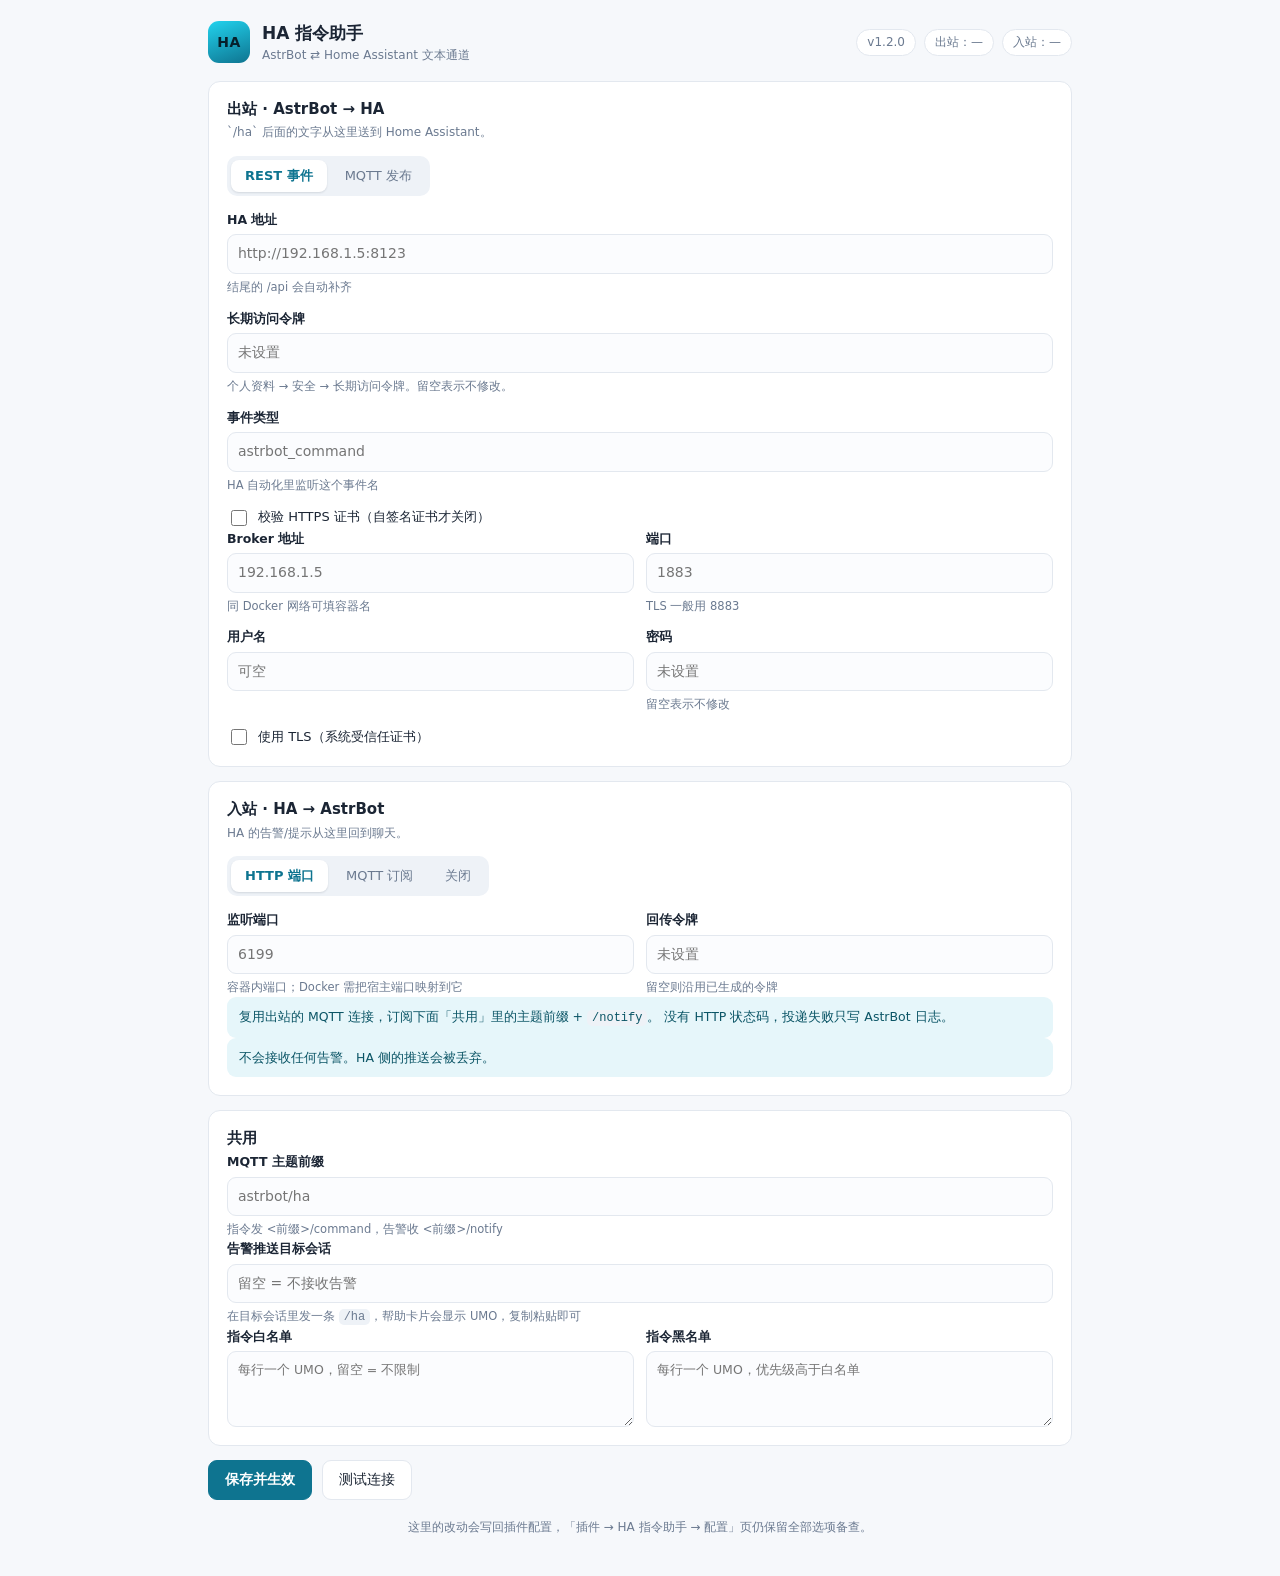
==== views/settings/index.html @ 026c5182 "update" ====
<!doctype html>
<html lang="zh-CN">
  <head>
    <meta charset="utf-8" />
    <meta name="viewport" content="width=device-width, initial-scale=1" />
    <title>HA 指令助手 · 设置</title>
    <link rel="stylesheet" href="./style.css" />
  </head>
  <body>
    <div class="app">
      <header class="topbar">
        <div class="brand">
          <div class="mark">HA</div>
          <div>
            <h1>HA 指令助手</h1>
            <p>AstrBot ⇄ Home Assistant 文本通道</p>
          </div>
        </div>
        <div class="top-actions">
          <span class="chip" id="version">v1.2.0</span>
          <span class="chip" id="chip-out">出站：—</span>
          <span class="chip" id="chip-in">入站：—</span>
        </div>
      </header>

      <p class="banner" id="banner" hidden></p>

      <form id="form" autocomplete="off" novalidate>
        <section class="card">
          <h2>出站 · AstrBot → HA</h2>
          <p class="sub">`/ha` 后面的文字从这里送到 Home Assistant。</p>

          <div class="segmented" role="radiogroup" aria-label="出站方式">
            <label>
              <input type="radio" name="outbound_transport" value="rest" checked />
              <span>REST 事件</span>
            </label>
            <label>
              <input type="radio" name="outbound_transport" value="mqtt" />
              <span>MQTT 发布</span>
            </label>
          </div>

          <div class="fields" data-when="outbound:rest">
            <label class="field">
              <span>HA 地址</span>
              <input name="ha_url" placeholder="http://192.168.1.5:8123" />
              <em>结尾的 /api 会自动补齐</em>
            </label>
            <label class="field">
              <span>长期访问令牌</span>
              <input name="ha_token" type="password" placeholder="未设置" />
              <em>个人资料 → 安全 → 长期访问令牌。留空表示不修改。</em>
            </label>
            <label class="field">
              <span>事件类型</span>
              <input name="event_type" placeholder="astrbot_command" />
              <em>HA 自动化里监听这个事件名</em>
            </label>
            <label class="check">
              <input type="checkbox" name="verify_ssl" />
              <span>校验 HTTPS 证书（自签名证书才关闭）</span>
            </label>
          </div>

          <div class="fields" data-when="outbound:mqtt">
            <div class="grid2">
              <label class="field">
                <span>Broker 地址</span>
                <input name="mqtt_host" placeholder="192.168.1.5" />
                <em>同 Docker 网络可填容器名</em>
              </label>
              <label class="field">
                <span>端口</span>
                <input name="mqtt_port" type="number" min="1" max="65535" placeholder="1883" />
                <em>TLS 一般用 8883</em>
              </label>
            </div>
            <div class="grid2">
              <label class="field">
                <span>用户名</span>
                <input name="mqtt_username" placeholder="可空" />
              </label>
              <label class="field">
                <span>密码</span>
                <input name="mqtt_password" type="password" placeholder="未设置" />
                <em>留空表示不修改</em>
              </label>
            </div>
            <label class="check">
              <input type="checkbox" name="mqtt_tls" />
              <span>使用 TLS（系统受信任证书）</span>
            </label>
          </div>
        </section>

        <section class="card">
          <h2>入站 · HA → AstrBot</h2>
          <p class="sub">HA 的告警/提示从这里回到聊天。</p>

          <div class="segmented" role="radiogroup" aria-label="入站方式">
            <label>
              <input type="radio" name="inbound_transport" value="http" checked />
              <span>HTTP 端口</span>
            </label>
            <label>
              <input type="radio" name="inbound_transport" value="mqtt" />
              <span>MQTT 订阅</span>
            </label>
            <label>
              <input type="radio" name="inbound_transport" value="off" />
              <span>关闭</span>
            </label>
          </div>

          <div class="fields" data-when="inbound:http">
            <div class="grid2">
              <label class="field">
                <span>监听端口</span>
                <input
                  name="inbound_port"
                  type="number"
                  min="1024"
                  max="65535"
                  placeholder="6199"
                />
                <em>容器内端口；Docker 需把宿主端口映射到它</em>
              </label>
              <label class="field">
                <span>回传令牌</span>
                <input name="inbound_token" type="password" placeholder="未设置" />
                <em>留空则沿用已生成的令牌</em>
              </label>
            </div>
          </div>

          <div class="fields" data-when="inbound:mqtt">
            <p class="note">
              复用出站的 MQTT 连接，订阅下面「共用」里的主题前缀 + <code>/notify</code>。
              没有 HTTP 状态码，投递失败只写 AstrBot 日志。
            </p>
          </div>

          <div class="fields" data-when="inbound:off">
            <p class="note">不会接收任何告警。HA 侧的推送会被丢弃。</p>
          </div>
        </section>

        <section class="card">
          <h2>共用</h2>

          <div class="fields" data-when="any:mqtt">
            <label class="field">
              <span>MQTT 主题前缀</span>
              <input name="mqtt_topic_prefix" placeholder="astrbot/ha" />
              <em>指令发 &lt;前缀&gt;/command，告警收 &lt;前缀&gt;/notify</em>
            </label>
          </div>

          <label class="field">
            <span>告警推送目标会话</span>
            <input name="notify_umo" placeholder="留空 = 不接收告警" />
            <em>在目标会话里发一条 <code>/ha</code>，帮助卡片会显示 UMO，复制粘贴即可</em>
          </label>

          <div class="grid2">
            <label class="field">
              <span>指令白名单</span>
              <textarea name="allowed_umos" rows="3" placeholder="每行一个 UMO，留空 = 不限制"></textarea>
            </label>
            <label class="field">
              <span>指令黑名单</span>
              <textarea name="blocked_umos" rows="3" placeholder="每行一个 UMO，优先级高于白名单"></textarea>
            </label>
          </div>
        </section>

        <div class="actions">
          <button type="submit" class="primary" id="save">保存并生效</button>
          <button type="button" id="test">测试连接</button>
          <span class="status" id="status"></span>
        </div>
      </form>

      <section class="report" id="report" hidden></section>

      <footer class="foot">
        这里的改动会写回插件配置，「插件 → HA 指令助手 → 配置」页仍保留全部选项备查。
      </footer>
    </div>
    <script type="module" src="./app.js"></script>
  </body>
</html>
---- views/settings/style.css ----
:root {
  --bg: #f6f8fb;
  --card: #ffffff;
  --border: #e3e8ef;
  --text: #1b2534;
  --muted: #6b7a90;
  --accent: #0e7490;
  --accent-soft: #e6f6fa;
  --ok: #0f9d58;
  --err: #d93025;
  --radius: 12px;
}

* {
  box-sizing: border-box;
}

[hidden] {
  display: none !important;
}

body {
  margin: 0;
  background: var(--bg);
  color: var(--text);
  font-family: system-ui, -apple-system, "Segoe UI", "PingFang SC",
    "Microsoft YaHei", sans-serif;
  font-size: 14px;
  line-height: 1.55;
}

.app {
  max-width: 900px;
  margin: 0 auto;
  padding: 20px 18px 40px;
}

.topbar {
  display: flex;
  flex-wrap: wrap;
  gap: 12px;
  align-items: center;
  justify-content: space-between;
  margin-bottom: 16px;
}

.brand {
  display: flex;
  gap: 12px;
  align-items: center;
}

.mark {
  width: 42px;
  height: 42px;
  border-radius: 11px;
  background: linear-gradient(160deg, #22d3ee, #0e7490);
  color: #06202b;
  font-weight: 700;
  display: grid;
  place-items: center;
  letter-spacing: 0.5px;
}

.brand h1 {
  margin: 0;
  font-size: 17px;
  font-weight: 650;
}

.brand p {
  margin: 0;
  color: var(--muted);
  font-size: 12px;
}

.top-actions {
  display: flex;
  gap: 8px;
  flex-wrap: wrap;
}

.chip {
  border: 1px solid var(--border);
  background: var(--card);
  border-radius: 999px;
  padding: 3px 10px;
  font-size: 12px;
  color: var(--muted);
  white-space: nowrap;
}

.banner {
  margin: 0 0 14px;
  padding: 10px 12px;
  border-radius: 10px;
  border: 1px solid #f0c36d;
  background: #fff8e6;
  color: #7a5300;
  font-size: 13px;
}

.card {
  background: var(--card);
  border: 1px solid var(--border);
  border-radius: var(--radius);
  padding: 16px 18px 18px;
  margin-bottom: 14px;
}

.card h2 {
  margin: 0 0 2px;
  font-size: 15px;
  font-weight: 650;
}

.card .sub {
  margin: 0 0 14px;
  color: var(--muted);
  font-size: 12px;
}

.segmented {
  display: inline-flex;
  gap: 4px;
  padding: 4px;
  border-radius: 10px;
  background: #eef2f7;
  margin-bottom: 14px;
  flex-wrap: wrap;
}

.segmented label {
  position: relative;
  cursor: pointer;
}

.segmented input {
  position: absolute;
  opacity: 0;
  inset: 0;
  cursor: pointer;
}

.segmented span {
  display: block;
  padding: 6px 14px;
  border-radius: 8px;
  font-size: 13px;
  color: var(--muted);
  transition: background 0.15s, color 0.15s;
}

.segmented input:checked + span {
  background: var(--card);
  color: var(--accent);
  font-weight: 600;
  box-shadow: 0 1px 2px rgba(16, 33, 51, 0.12);
}

.segmented input:focus-visible + span {
  outline: 2px solid var(--accent);
  outline-offset: 1px;
}

.fields {
  display: flex;
  flex-direction: column;
  gap: 12px;
}

.grid2 {
  display: grid;
  grid-template-columns: 1fr 1fr;
  gap: 12px;
}

@media (max-width: 720px) {
  .grid2 {
    grid-template-columns: 1fr;
  }
}

.field {
  display: flex;
  flex-direction: column;
  gap: 5px;
}

.field > span {
  font-size: 12.5px;
  font-weight: 600;
}

.field input,
.field textarea {
  width: 100%;
  padding: 8px 10px;
  border: 1px solid var(--border);
  border-radius: 9px;
  font: inherit;
  color: inherit;
  background: #fbfcfe;
}

.field textarea {
  resize: vertical;
  min-height: 66px;
  font-size: 12.5px;
}

.field input:focus,
.field textarea:focus {
  outline: none;
  border-color: var(--accent);
  background: #fff;
  box-shadow: 0 0 0 3px rgba(14, 116, 144, 0.12);
}

.field em {
  font-style: normal;
  font-size: 11.5px;
  color: var(--muted);
}

.check {
  display: flex;
  align-items: center;
  gap: 8px;
  font-size: 13px;
  color: var(--text);
}

.check input {
  width: 16px;
  height: 16px;
  accent-color: var(--accent);
}

.note {
  margin: 0;
  padding: 10px 12px;
  border-radius: 9px;
  background: var(--accent-soft);
  color: #0b5566;
  font-size: 12.5px;
}

code {
  background: #eef2f7;
  padding: 1px 5px;
  border-radius: 5px;
  font-size: 12px;
  font-family: ui-monospace, "Cascadia Code", Consolas, monospace;
}

.actions {
  display: flex;
  align-items: center;
  gap: 10px;
  flex-wrap: wrap;
  margin: 4px 0 16px;
}

button {
  font: inherit;
  cursor: pointer;
  border-radius: 9px;
  border: 1px solid var(--border);
  background: var(--card);
  padding: 8px 16px;
  color: var(--text);
}

button:hover {
  border-color: #c9d3e0;
}

button.primary {
  background: var(--accent);
  border-color: var(--accent);
  color: #fff;
  font-weight: 600;
}

button.primary:hover {
  background: #0b5f77;
}

button:disabled {
  opacity: 0.6;
  cursor: default;
}

.status {
  font-size: 12.5px;
  color: var(--muted);
}

.status[data-kind="ok"] {
  color: var(--ok);
}

.status[data-kind="err"] {
  color: var(--err);
}

.status[data-kind="busy"] {
  color: var(--accent);
}

.report {
  border: 1px solid var(--border);
  border-radius: var(--radius);
  background: var(--card);
  padding: 12px 16px;
  margin-bottom: 14px;
  display: flex;
  flex-direction: column;
  gap: 8px;
}

.report-row {
  display: flex;
  gap: 10px;
  align-items: baseline;
  font-size: 13px;
}

.report-label {
  font-weight: 600;
  min-width: 32px;
}

.report-mode {
  color: var(--muted);
  font-family: ui-monospace, Consolas, monospace;
  font-size: 12px;
  min-width: 52px;
}

.report-detail.ok {
  color: var(--ok);
}

.report-detail.err {
  color: var(--err);
}

.foot {
  color: var(--muted);
  font-size: 12px;
  text-align: center;
  margin-top: 18px;
}
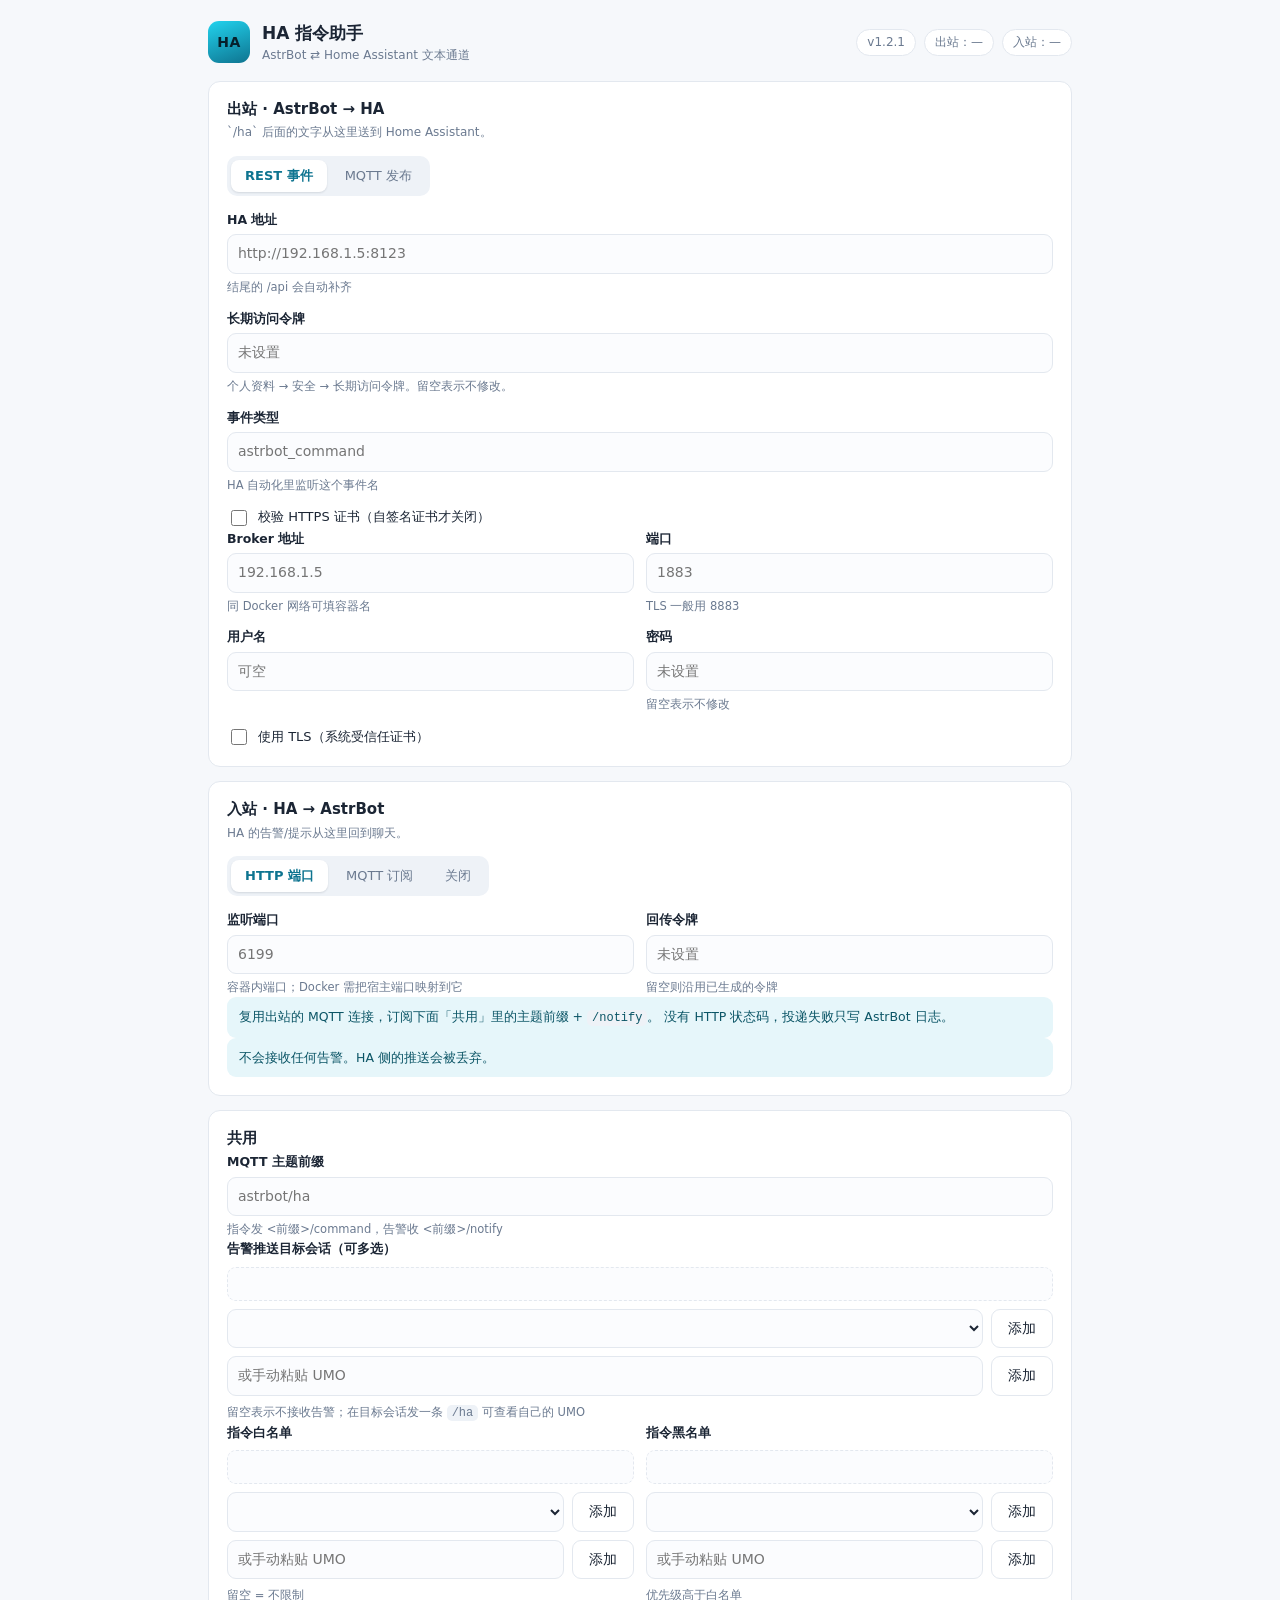
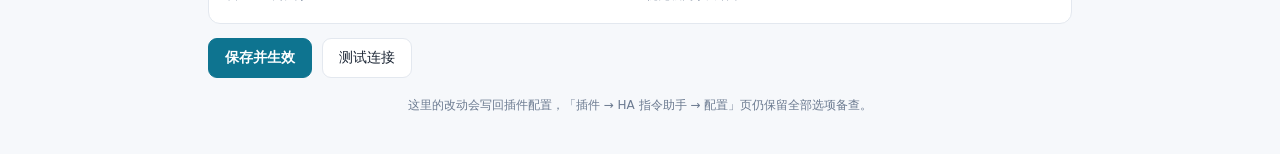
==== commit 5cec8ffb: "update" ====
--- a/views/settings/index.html
+++ b/views/settings/index.html
@@ -17,7 +17,7 @@
           </div>
         </div>
         <div class="top-actions">
-          <span class="chip" id="version">v1.2.0</span>
+          <span class="chip" id="version">v1.2.1</span>
           <span class="chip" id="chip-out">出站：—</span>
           <span class="chip" id="chip-in">入站：—</span>
         </div>
@@ -157,21 +157,48 @@
             </label>
           </div>
 
-          <label class="field">
-            <span>告警推送目标会话</span>
-            <input name="notify_umo" placeholder="留空 = 不接收告警" />
-            <em>在目标会话里发一条 <code>/ha</code>，帮助卡片会显示 UMO，复制粘贴即可</em>
-          </label>
+          <div class="picker" data-field="notify_umos">
+            <span class="picker-label">告警推送目标会话（可多选）</span>
+            <div class="chips" data-chips></div>
+            <div class="picker-row">
+              <select data-select></select>
+              <button type="button" data-add-selected>添加</button>
+            </div>
+            <div class="picker-row">
+              <input data-manual placeholder="或手动粘贴 UMO" />
+              <button type="button" data-add-manual>添加</button>
+            </div>
+            <em>留空表示不接收告警；在目标会话发一条 <code>/ha</code> 可查看自己的 UMO</em>
+          </div>
 
           <div class="grid2">
-            <label class="field">
-              <span>指令白名单</span>
-              <textarea name="allowed_umos" rows="3" placeholder="每行一个 UMO，留空 = 不限制"></textarea>
-            </label>
-            <label class="field">
-              <span>指令黑名单</span>
-              <textarea name="blocked_umos" rows="3" placeholder="每行一个 UMO，优先级高于白名单"></textarea>
-            </label>
+            <div class="picker" data-field="allowed_umos">
+              <span class="picker-label">指令白名单</span>
+              <div class="chips" data-chips></div>
+              <div class="picker-row">
+                <select data-select></select>
+                <button type="button" data-add-selected>添加</button>
+              </div>
+              <div class="picker-row">
+                <input data-manual placeholder="或手动粘贴 UMO" />
+                <button type="button" data-add-manual>添加</button>
+              </div>
+              <em>留空 = 不限制</em>
+            </div>
+
+            <div class="picker" data-field="blocked_umos">
+              <span class="picker-label">指令黑名单</span>
+              <div class="chips" data-chips></div>
+              <div class="picker-row">
+                <select data-select></select>
+                <button type="button" data-add-selected>添加</button>
+              </div>
+              <div class="picker-row">
+                <input data-manual placeholder="或手动粘贴 UMO" />
+                <button type="button" data-add-manual>添加</button>
+              </div>
+              <em>优先级高于白名单</em>
+            </div>
           </div>
         </section>
 
--- a/views/settings/style.css
+++ b/views/settings/style.css
@@ -254,6 +254,93 @@
   font-family: ui-monospace, "Cascadia Code", Consolas, monospace;
 }
 
+.picker {
+  display: flex;
+  flex-direction: column;
+  gap: 8px;
+}
+
+.picker-label {
+  font-size: 12.5px;
+  font-weight: 600;
+}
+
+.chips {
+  display: flex;
+  flex-wrap: wrap;
+  gap: 6px;
+  min-height: 34px;
+  padding: 6px 8px;
+  border: 1px dashed var(--border);
+  border-radius: 9px;
+  background: #fbfcfe;
+}
+
+.chip-item {
+  display: inline-flex;
+  align-items: center;
+  gap: 4px;
+  max-width: 100%;
+  padding: 3px 4px 3px 9px;
+  border-radius: 999px;
+  background: var(--accent-soft);
+  color: #0b5566;
+  font-size: 11.5px;
+  font-family: ui-monospace, "Cascadia Code", Consolas, monospace;
+}
+
+.chip-x {
+  border: none;
+  background: transparent;
+  color: #0b5566;
+  font-size: 14px;
+  line-height: 1;
+  padding: 0 3px;
+  cursor: pointer;
+  border-radius: 50%;
+}
+
+.chip-x:hover {
+  color: var(--err);
+}
+
+.chip-empty {
+  color: var(--muted);
+  font-size: 12px;
+  line-height: 22px;
+}
+
+.picker-row {
+  display: flex;
+  gap: 8px;
+}
+
+.picker-row select,
+.picker-row input {
+  flex: 1;
+  min-width: 0;
+  padding: 7px 10px;
+  border: 1px solid var(--border);
+  border-radius: 9px;
+  font: inherit;
+  background: #fbfcfe;
+  color: inherit;
+}
+
+.picker-row select:focus,
+.picker-row input:focus {
+  outline: none;
+  border-color: var(--accent);
+  background: #fff;
+  box-shadow: 0 0 0 3px rgba(14, 116, 144, 0.12);
+}
+
+.picker em {
+  font-style: normal;
+  font-size: 11.5px;
+  color: var(--muted);
+}
+
 .actions {
   display: flex;
   align-items: center;
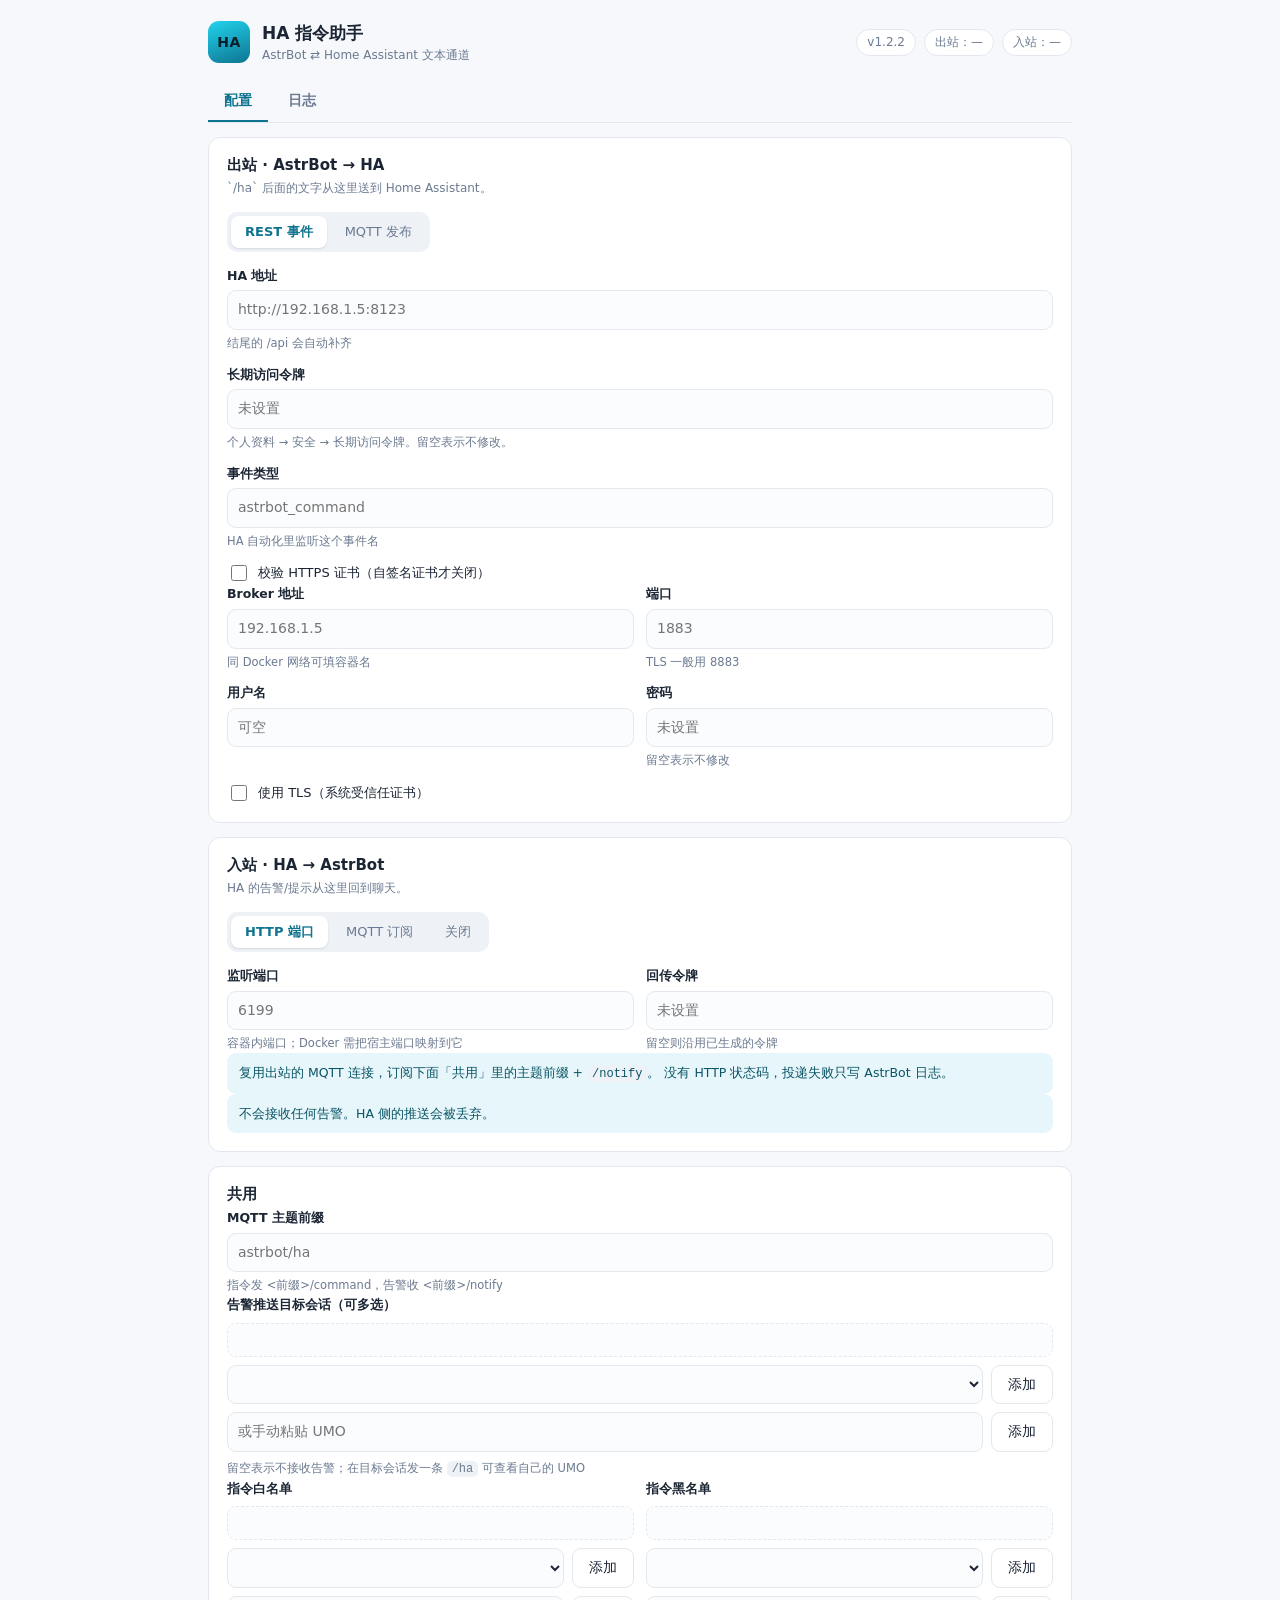
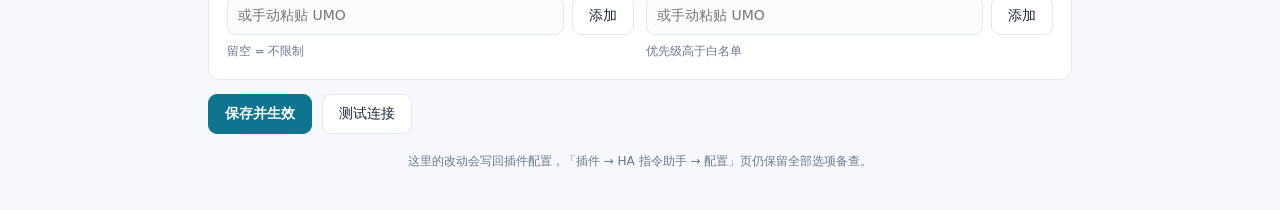
==== commit f73bfcc2: "update" ====
--- a/views/settings/index.html
+++ b/views/settings/index.html
@@ -3,7 +3,7 @@
   <head>
     <meta charset="utf-8" />
     <meta name="viewport" content="width=device-width, initial-scale=1" />
-    <title>HA 指令助手 · 设置</title>
+    <title>HA 指令助手</title>
     <link rel="stylesheet" href="./style.css" />
   </head>
   <body>
@@ -17,163 +17,176 @@
           </div>
         </div>
         <div class="top-actions">
-          <span class="chip" id="version">v1.2.1</span>
+          <span class="chip" id="version">v1.2.2</span>
           <span class="chip" id="chip-out">出站：—</span>
           <span class="chip" id="chip-in">入站：—</span>
         </div>
       </header>
 
+      <nav class="tabs" role="tablist">
+        <button
+          type="button"
+          class="tab active"
+          data-tab="config"
+          role="tab"
+          aria-selected="true"
+        >
+          配置
+        </button>
+        <button
+          type="button"
+          class="tab"
+          data-tab="logs"
+          role="tab"
+          aria-selected="false"
+        >
+          日志
+        </button>
+      </nav>
+
       <p class="banner" id="banner" hidden></p>
 
-      <form id="form" autocomplete="off" novalidate>
-        <section class="card">
-          <h2>出站 · AstrBot → HA</h2>
-          <p class="sub">`/ha` 后面的文字从这里送到 Home Assistant。</p>
-
-          <div class="segmented" role="radiogroup" aria-label="出站方式">
-            <label>
-              <input type="radio" name="outbound_transport" value="rest" checked />
-              <span>REST 事件</span>
-            </label>
-            <label>
-              <input type="radio" name="outbound_transport" value="mqtt" />
-              <span>MQTT 发布</span>
-            </label>
-          </div>
-
-          <div class="fields" data-when="outbound:rest">
-            <label class="field">
-              <span>HA 地址</span>
-              <input name="ha_url" placeholder="http://192.168.1.5:8123" />
-              <em>结尾的 /api 会自动补齐</em>
-            </label>
-            <label class="field">
-              <span>长期访问令牌</span>
-              <input name="ha_token" type="password" placeholder="未设置" />
-              <em>个人资料 → 安全 → 长期访问令牌。留空表示不修改。</em>
-            </label>
-            <label class="field">
-              <span>事件类型</span>
-              <input name="event_type" placeholder="astrbot_command" />
-              <em>HA 自动化里监听这个事件名</em>
-            </label>
-            <label class="check">
-              <input type="checkbox" name="verify_ssl" />
-              <span>校验 HTTPS 证书（自签名证书才关闭）</span>
-            </label>
-          </div>
-
-          <div class="fields" data-when="outbound:mqtt">
-            <div class="grid2">
-              <label class="field">
-                <span>Broker 地址</span>
-                <input name="mqtt_host" placeholder="192.168.1.5" />
-                <em>同 Docker 网络可填容器名</em>
-              </label>
-              <label class="field">
-                <span>端口</span>
-                <input name="mqtt_port" type="number" min="1" max="65535" placeholder="1883" />
-                <em>TLS 一般用 8883</em>
-              </label>
-            </div>
-            <div class="grid2">
-              <label class="field">
-                <span>用户名</span>
-                <input name="mqtt_username" placeholder="可空" />
-              </label>
-              <label class="field">
-                <span>密码</span>
-                <input name="mqtt_password" type="password" placeholder="未设置" />
-                <em>留空表示不修改</em>
-              </label>
-            </div>
-            <label class="check">
-              <input type="checkbox" name="mqtt_tls" />
-              <span>使用 TLS（系统受信任证书）</span>
-            </label>
-          </div>
-        </section>
-
-        <section class="card">
-          <h2>入站 · HA → AstrBot</h2>
-          <p class="sub">HA 的告警/提示从这里回到聊天。</p>
-
-          <div class="segmented" role="radiogroup" aria-label="入站方式">
-            <label>
-              <input type="radio" name="inbound_transport" value="http" checked />
-              <span>HTTP 端口</span>
-            </label>
-            <label>
-              <input type="radio" name="inbound_transport" value="mqtt" />
-              <span>MQTT 订阅</span>
-            </label>
-            <label>
-              <input type="radio" name="inbound_transport" value="off" />
-              <span>关闭</span>
-            </label>
-          </div>
-
-          <div class="fields" data-when="inbound:http">
-            <div class="grid2">
-              <label class="field">
-                <span>监听端口</span>
-                <input
-                  name="inbound_port"
-                  type="number"
-                  min="1024"
-                  max="65535"
-                  placeholder="6199"
-                />
-                <em>容器内端口；Docker 需把宿主端口映射到它</em>
-              </label>
-              <label class="field">
-                <span>回传令牌</span>
-                <input name="inbound_token" type="password" placeholder="未设置" />
-                <em>留空则沿用已生成的令牌</em>
-              </label>
-            </div>
-          </div>
-
-          <div class="fields" data-when="inbound:mqtt">
-            <p class="note">
-              复用出站的 MQTT 连接，订阅下面「共用」里的主题前缀 + <code>/notify</code>。
-              没有 HTTP 状态码，投递失败只写 AstrBot 日志。
-            </p>
-          </div>
-
-          <div class="fields" data-when="inbound:off">
-            <p class="note">不会接收任何告警。HA 侧的推送会被丢弃。</p>
-          </div>
-        </section>
-
-        <section class="card">
-          <h2>共用</h2>
-
-          <div class="fields" data-when="any:mqtt">
-            <label class="field">
-              <span>MQTT 主题前缀</span>
-              <input name="mqtt_topic_prefix" placeholder="astrbot/ha" />
-              <em>指令发 &lt;前缀&gt;/command，告警收 &lt;前缀&gt;/notify</em>
-            </label>
-          </div>
-
-          <div class="picker" data-field="notify_umos">
-            <span class="picker-label">告警推送目标会话（可多选）</span>
-            <div class="chips" data-chips></div>
-            <div class="picker-row">
-              <select data-select></select>
-              <button type="button" data-add-selected>添加</button>
-            </div>
-            <div class="picker-row">
-              <input data-manual placeholder="或手动粘贴 UMO" />
-              <button type="button" data-add-manual>添加</button>
-            </div>
-            <em>留空表示不接收告警；在目标会话发一条 <code>/ha</code> 可查看自己的 UMO</em>
-          </div>
-
-          <div class="grid2">
-            <div class="picker" data-field="allowed_umos">
-              <span class="picker-label">指令白名单</span>
+      <div class="tab-panel" data-panel="config">
+        <form id="form" autocomplete="off" novalidate>
+          <section class="card">
+            <h2>出站 · AstrBot → HA</h2>
+            <p class="sub">`/ha` 后面的文字从这里送到 Home Assistant。</p>
+
+            <div class="segmented" role="radiogroup" aria-label="出站方式">
+              <label>
+                <input type="radio" name="outbound_transport" value="rest" checked />
+                <span>REST 事件</span>
+              </label>
+              <label>
+                <input type="radio" name="outbound_transport" value="mqtt" />
+                <span>MQTT 发布</span>
+              </label>
+            </div>
+
+            <div class="fields" data-when="outbound:rest">
+              <label class="field">
+                <span>HA 地址</span>
+                <input name="ha_url" placeholder="http://192.168.1.5:8123" />
+                <em>结尾的 /api 会自动补齐</em>
+              </label>
+              <label class="field">
+                <span>长期访问令牌</span>
+                <input name="ha_token" type="password" placeholder="未设置" />
+                <em>个人资料 → 安全 → 长期访问令牌。留空表示不修改。</em>
+              </label>
+              <label class="field">
+                <span>事件类型</span>
+                <input name="event_type" placeholder="astrbot_command" />
+                <em>HA 自动化里监听这个事件名</em>
+              </label>
+              <label class="check">
+                <input type="checkbox" name="verify_ssl" />
+                <span>校验 HTTPS 证书（自签名证书才关闭）</span>
+              </label>
+            </div>
+
+            <div class="fields" data-when="outbound:mqtt">
+              <div class="grid2">
+                <label class="field">
+                  <span>Broker 地址</span>
+                  <input name="mqtt_host" placeholder="192.168.1.5" />
+                  <em>同 Docker 网络可填容器名</em>
+                </label>
+                <label class="field">
+                  <span>端口</span>
+                  <input
+                    name="mqtt_port"
+                    type="number"
+                    min="1"
+                    max="65535"
+                    placeholder="1883"
+                  />
+                  <em>TLS 一般用 8883</em>
+                </label>
+              </div>
+              <div class="grid2">
+                <label class="field">
+                  <span>用户名</span>
+                  <input name="mqtt_username" placeholder="可空" />
+                </label>
+                <label class="field">
+                  <span>密码</span>
+                  <input name="mqtt_password" type="password" placeholder="未设置" />
+                  <em>留空表示不修改</em>
+                </label>
+              </div>
+              <label class="check">
+                <input type="checkbox" name="mqtt_tls" />
+                <span>使用 TLS（系统受信任证书）</span>
+              </label>
+            </div>
+          </section>
+
+          <section class="card">
+            <h2>入站 · HA → AstrBot</h2>
+            <p class="sub">HA 的告警/提示从这里回到聊天。</p>
+
+            <div class="segmented" role="radiogroup" aria-label="入站方式">
+              <label>
+                <input type="radio" name="inbound_transport" value="http" checked />
+                <span>HTTP 端口</span>
+              </label>
+              <label>
+                <input type="radio" name="inbound_transport" value="mqtt" />
+                <span>MQTT 订阅</span>
+              </label>
+              <label>
+                <input type="radio" name="inbound_transport" value="off" />
+                <span>关闭</span>
+              </label>
+            </div>
+
+            <div class="fields" data-when="inbound:http">
+              <div class="grid2">
+                <label class="field">
+                  <span>监听端口</span>
+                  <input
+                    name="inbound_port"
+                    type="number"
+                    min="1024"
+                    max="65535"
+                    placeholder="6199"
+                  />
+                  <em>容器内端口；Docker 需把宿主端口映射到它</em>
+                </label>
+                <label class="field">
+                  <span>回传令牌</span>
+                  <input name="inbound_token" type="password" placeholder="未设置" />
+                  <em>留空则沿用已生成的令牌</em>
+                </label>
+              </div>
+            </div>
+
+            <div class="fields" data-when="inbound:mqtt">
+              <p class="note">
+                复用出站的 MQTT 连接，订阅下面「共用」里的主题前缀 + <code>/notify</code>。
+                没有 HTTP 状态码，投递失败只写 AstrBot 日志。
+              </p>
+            </div>
+
+            <div class="fields" data-when="inbound:off">
+              <p class="note">不会接收任何告警。HA 侧的推送会被丢弃。</p>
+            </div>
+          </section>
+
+          <section class="card">
+            <h2>共用</h2>
+
+            <div class="fields" data-when="any:mqtt">
+              <label class="field">
+                <span>MQTT 主题前缀</span>
+                <input name="mqtt_topic_prefix" placeholder="astrbot/ha" />
+                <em>指令发 &lt;前缀&gt;/command，告警收 &lt;前缀&gt;/notify</em>
+              </label>
+            </div>
+
+            <div class="picker" data-field="notify_umos">
+              <span class="picker-label">告警推送目标会话（可多选）</span>
               <div class="chips" data-chips></div>
               <div class="picker-row">
                 <select data-select></select>
@@ -183,37 +196,95 @@
                 <input data-manual placeholder="或手动粘贴 UMO" />
                 <button type="button" data-add-manual>添加</button>
               </div>
-              <em>留空 = 不限制</em>
-            </div>
-
-            <div class="picker" data-field="blocked_umos">
-              <span class="picker-label">指令黑名单</span>
-              <div class="chips" data-chips></div>
-              <div class="picker-row">
-                <select data-select></select>
-                <button type="button" data-add-selected>添加</button>
-              </div>
-              <div class="picker-row">
-                <input data-manual placeholder="或手动粘贴 UMO" />
-                <button type="button" data-add-manual>添加</button>
-              </div>
-              <em>优先级高于白名单</em>
-            </div>
+              <em>留空表示不接收告警；在目标会话发一条 <code>/ha</code> 可查看自己的 UMO</em>
+            </div>
+
+            <div class="grid2">
+              <div class="picker" data-field="allowed_umos">
+                <span class="picker-label">指令白名单</span>
+                <div class="chips" data-chips></div>
+                <div class="picker-row">
+                  <select data-select></select>
+                  <button type="button" data-add-selected>添加</button>
+                </div>
+                <div class="picker-row">
+                  <input data-manual placeholder="或手动粘贴 UMO" />
+                  <button type="button" data-add-manual>添加</button>
+                </div>
+                <em>留空 = 不限制</em>
+              </div>
+
+              <div class="picker" data-field="blocked_umos">
+                <span class="picker-label">指令黑名单</span>
+                <div class="chips" data-chips></div>
+                <div class="picker-row">
+                  <select data-select></select>
+                  <button type="button" data-add-selected>添加</button>
+                </div>
+                <div class="picker-row">
+                  <input data-manual placeholder="或手动粘贴 UMO" />
+                  <button type="button" data-add-manual>添加</button>
+                </div>
+                <em>优先级高于白名单</em>
+              </div>
+            </div>
+          </section>
+
+          <div class="actions">
+            <button type="submit" class="primary" id="save">保存并生效</button>
+            <button type="button" id="test">测试连接</button>
+            <span class="status" id="status"></span>
           </div>
-        </section>
-
-        <div class="actions">
-          <button type="submit" class="primary" id="save">保存并生效</button>
-          <button type="button" id="test">测试连接</button>
-          <span class="status" id="status"></span>
-        </div>
-      </form>
-
-      <section class="report" id="report" hidden></section>
-
-      <footer class="foot">
-        这里的改动会写回插件配置，「插件 → HA 指令助手 → 配置」页仍保留全部选项备查。
-      </footer>
+        </form>
+
+        <section class="report" id="report" hidden></section>
+
+        <footer class="foot">
+          这里的改动会写回插件配置，「插件 → HA 指令助手 → 配置」页仍保留全部选项备查。
+        </footer>
+      </div>
+
+      <div class="tab-panel" data-panel="logs" hidden>
+        <div class="log-toolbar">
+          <label class="field inline">
+            <span>最低级别</span>
+            <select id="log-level">
+              <option value="DEBUG">全部</option>
+              <option value="INFO" selected>INFO 及以上</option>
+              <option value="WARNING">WARNING 及以上</option>
+              <option value="ERROR">ERROR 及以上</option>
+            </select>
+          </label>
+          <span class="chip" id="log-count">0 / 400</span>
+          <label class="check">
+            <input type="checkbox" id="log-auto" checked />
+            <span>自动刷新</span>
+          </label>
+          <button type="button" id="log-refresh">刷新</button>
+          <button type="button" id="log-clear">清空</button>
+          <span class="status" id="log-status"></span>
+        </div>
+
+        <div class="table-wrap">
+          <table class="log-table">
+            <thead>
+              <tr>
+                <th class="col-time">时间</th>
+                <th class="col-level">级别</th>
+                <th class="col-source">来源</th>
+                <th>内容</th>
+              </tr>
+            </thead>
+            <tbody id="log-rows"></tbody>
+          </table>
+        </div>
+        <p class="empty" id="log-empty" hidden>暂无日志。</p>
+
+        <footer class="foot">
+          只显示本插件的日志，内存保留最近 400 条；重载插件后清空，完整日志仍在
+          AstrBot 日志文件里。
+        </footer>
+      </div>
     </div>
     <script type="module" src="./app.js"></script>
   </body>
--- a/views/settings/style.css
+++ b/views/settings/style.css
@@ -440,3 +440,172 @@
   text-align: center;
   margin-top: 18px;
 }
+
+/* ---------------------------------------------------------------- Tabs */
+
+.tabs {
+  display: flex;
+  gap: 4px;
+  border-bottom: 1px solid var(--border);
+  margin-bottom: 14px;
+}
+
+.tab {
+  border: none;
+  border-bottom: 2px solid transparent;
+  border-radius: 0;
+  background: transparent;
+  padding: 9px 16px;
+  color: var(--muted);
+  font-weight: 600;
+  font-size: 13.5px;
+}
+
+.tab:hover {
+  color: var(--text);
+  border-color: transparent;
+}
+
+.tab.active {
+  color: var(--accent);
+  border-bottom-color: var(--accent);
+}
+
+/* ---------------------------------------------------------------- 日志表格 */
+
+.log-toolbar {
+  display: flex;
+  align-items: center;
+  gap: 12px;
+  flex-wrap: wrap;
+  margin-bottom: 12px;
+}
+
+.field.inline {
+  flex-direction: row;
+  align-items: center;
+  gap: 8px;
+  font-size: 12.5px;
+  color: var(--muted);
+}
+
+.field.inline select {
+  font: inherit;
+  padding: 5px 8px;
+  border: 1px solid var(--border);
+  border-radius: 8px;
+  background: var(--card);
+  color: var(--text);
+}
+
+.table-wrap {
+  background: var(--card);
+  border: 1px solid var(--border);
+  border-radius: var(--radius);
+  overflow: auto;
+  max-height: calc(100vh - 300px);
+  min-height: 240px;
+}
+
+.log-table {
+  width: 100%;
+  min-width: 640px;
+  border-collapse: collapse;
+  font-size: 12.5px;
+}
+
+.log-table thead th {
+  position: sticky;
+  top: 0;
+  z-index: 1;
+  background: #f1f5f9;
+  color: var(--muted);
+  text-align: left;
+  font-weight: 600;
+  font-size: 12px;
+  padding: 8px 12px;
+  border-bottom: 1px solid var(--border);
+  white-space: nowrap;
+}
+
+.log-table td {
+  padding: 7px 12px;
+  border-bottom: 1px solid #eef2f7;
+  vertical-align: top;
+}
+
+.log-table tbody tr:hover {
+  background: #f8fafc;
+}
+
+.log-table tbody tr:last-child td {
+  border-bottom: none;
+}
+
+.col-time {
+  width: 118px;
+  white-space: nowrap;
+  font-family: ui-monospace, "Cascadia Code", Consolas, monospace;
+  color: #475569;
+}
+
+.col-level {
+  width: 94px;
+}
+
+.col-source {
+  width: 160px;
+  color: var(--muted);
+  word-break: break-all;
+}
+
+.col-message {
+  white-space: pre-wrap;
+  word-break: break-word;
+}
+
+.badge {
+  display: inline-block;
+  padding: 1px 8px;
+  border-radius: 999px;
+  font-size: 11px;
+  font-weight: 700;
+  letter-spacing: 0.3px;
+}
+
+.badge.debug {
+  background: #e2e8f0;
+  color: #475569;
+}
+
+.badge.info {
+  background: var(--accent-soft);
+  color: #0e7490;
+}
+
+.badge.warning {
+  background: #fef3c7;
+  color: #92400e;
+}
+
+.badge.error,
+.badge.critical {
+  background: #fee2e2;
+  color: #b91c1c;
+}
+
+tr.warning .col-message {
+  color: #92400e;
+}
+
+tr.error .col-message,
+tr.critical .col-message {
+  color: #b91c1c;
+}
+
+.empty {
+  text-align: center;
+  color: var(--muted);
+  font-size: 13px;
+  padding: 20px 0;
+}
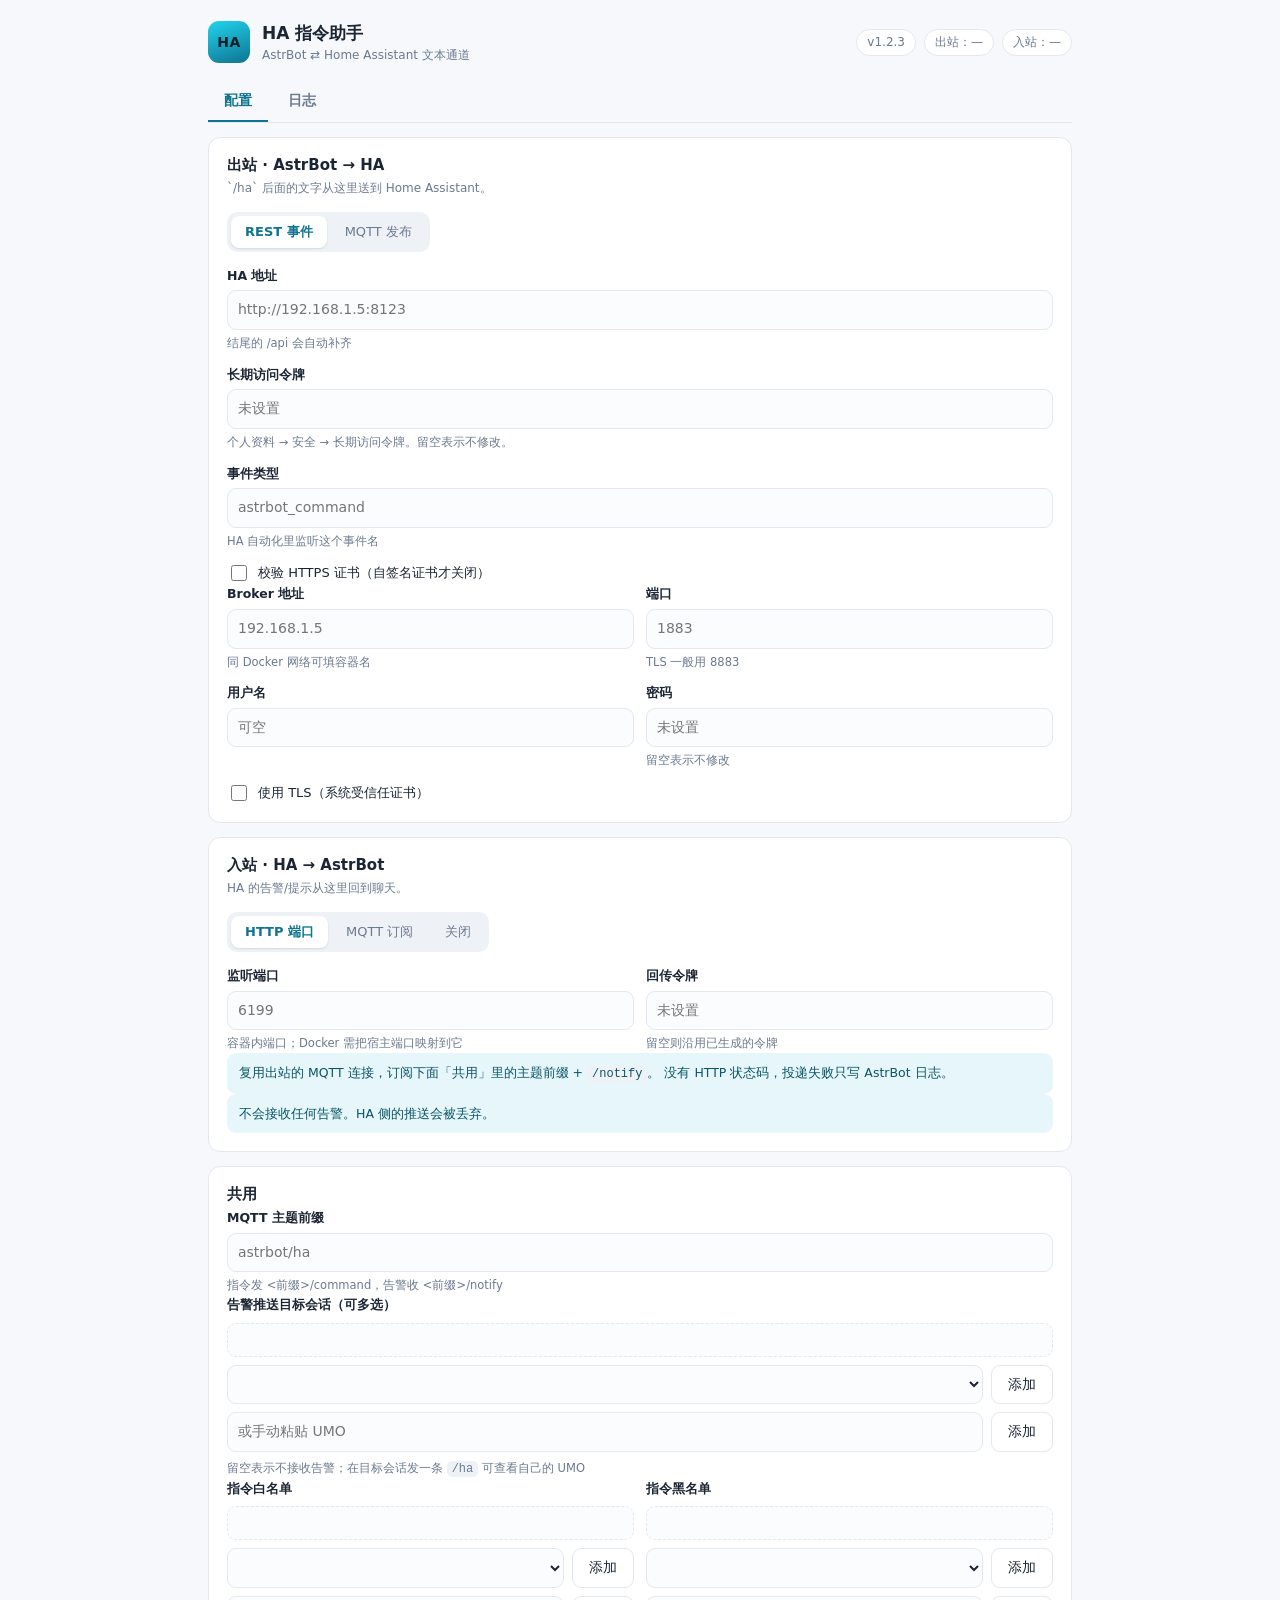
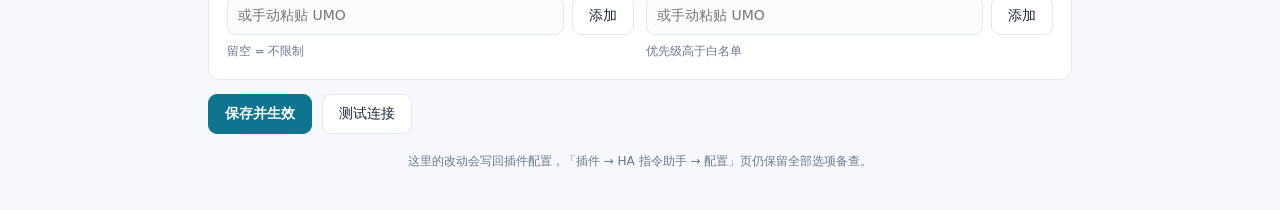
==== commit d32969f1: "update" ====
--- a/views/settings/index.html
+++ b/views/settings/index.html
@@ -17,7 +17,7 @@
           </div>
         </div>
         <div class="top-actions">
-          <span class="chip" id="version">v1.2.2</span>
+          <span class="chip" id="version">v1.2.3</span>
           <span class="chip" id="chip-out">出站：—</span>
           <span class="chip" id="chip-in">入站：—</span>
         </div>
--- a/views/settings/style.css
+++ b/views/settings/style.css
@@ -171,8 +171,13 @@
 
 .grid2 {
   display: grid;
-  grid-template-columns: 1fr 1fr;
+  /* minmax(0, 1fr)：否则超长 UMO 的 min-content 会把列撑开、溢出卡片 */
+  grid-template-columns: repeat(2, minmax(0, 1fr));
   gap: 12px;
+}
+
+.grid2 > * {
+  min-width: 0;
 }
 
 @media (max-width: 720px) {
@@ -258,6 +263,7 @@
   display: flex;
   flex-direction: column;
   gap: 8px;
+  min-width: 0;
 }
 
 .picker-label {
@@ -269,6 +275,7 @@
   display: flex;
   flex-wrap: wrap;
   gap: 6px;
+  min-width: 0;
   min-height: 34px;
   padding: 6px 8px;
   border: 1px dashed var(--border);
@@ -280,6 +287,7 @@
   display: inline-flex;
   align-items: center;
   gap: 4px;
+  min-width: 0;
   max-width: 100%;
   padding: 3px 4px 3px 9px;
   border-radius: 999px;
@@ -289,7 +297,15 @@
   font-family: ui-monospace, "Cascadia Code", Consolas, monospace;
 }
 
+.chip-text {
+  min-width: 0;
+  overflow: hidden;
+  text-overflow: ellipsis;
+  white-space: nowrap;
+}
+
 .chip-x {
+  flex: 0 0 auto;
   border: none;
   background: transparent;
   color: #0b5566;
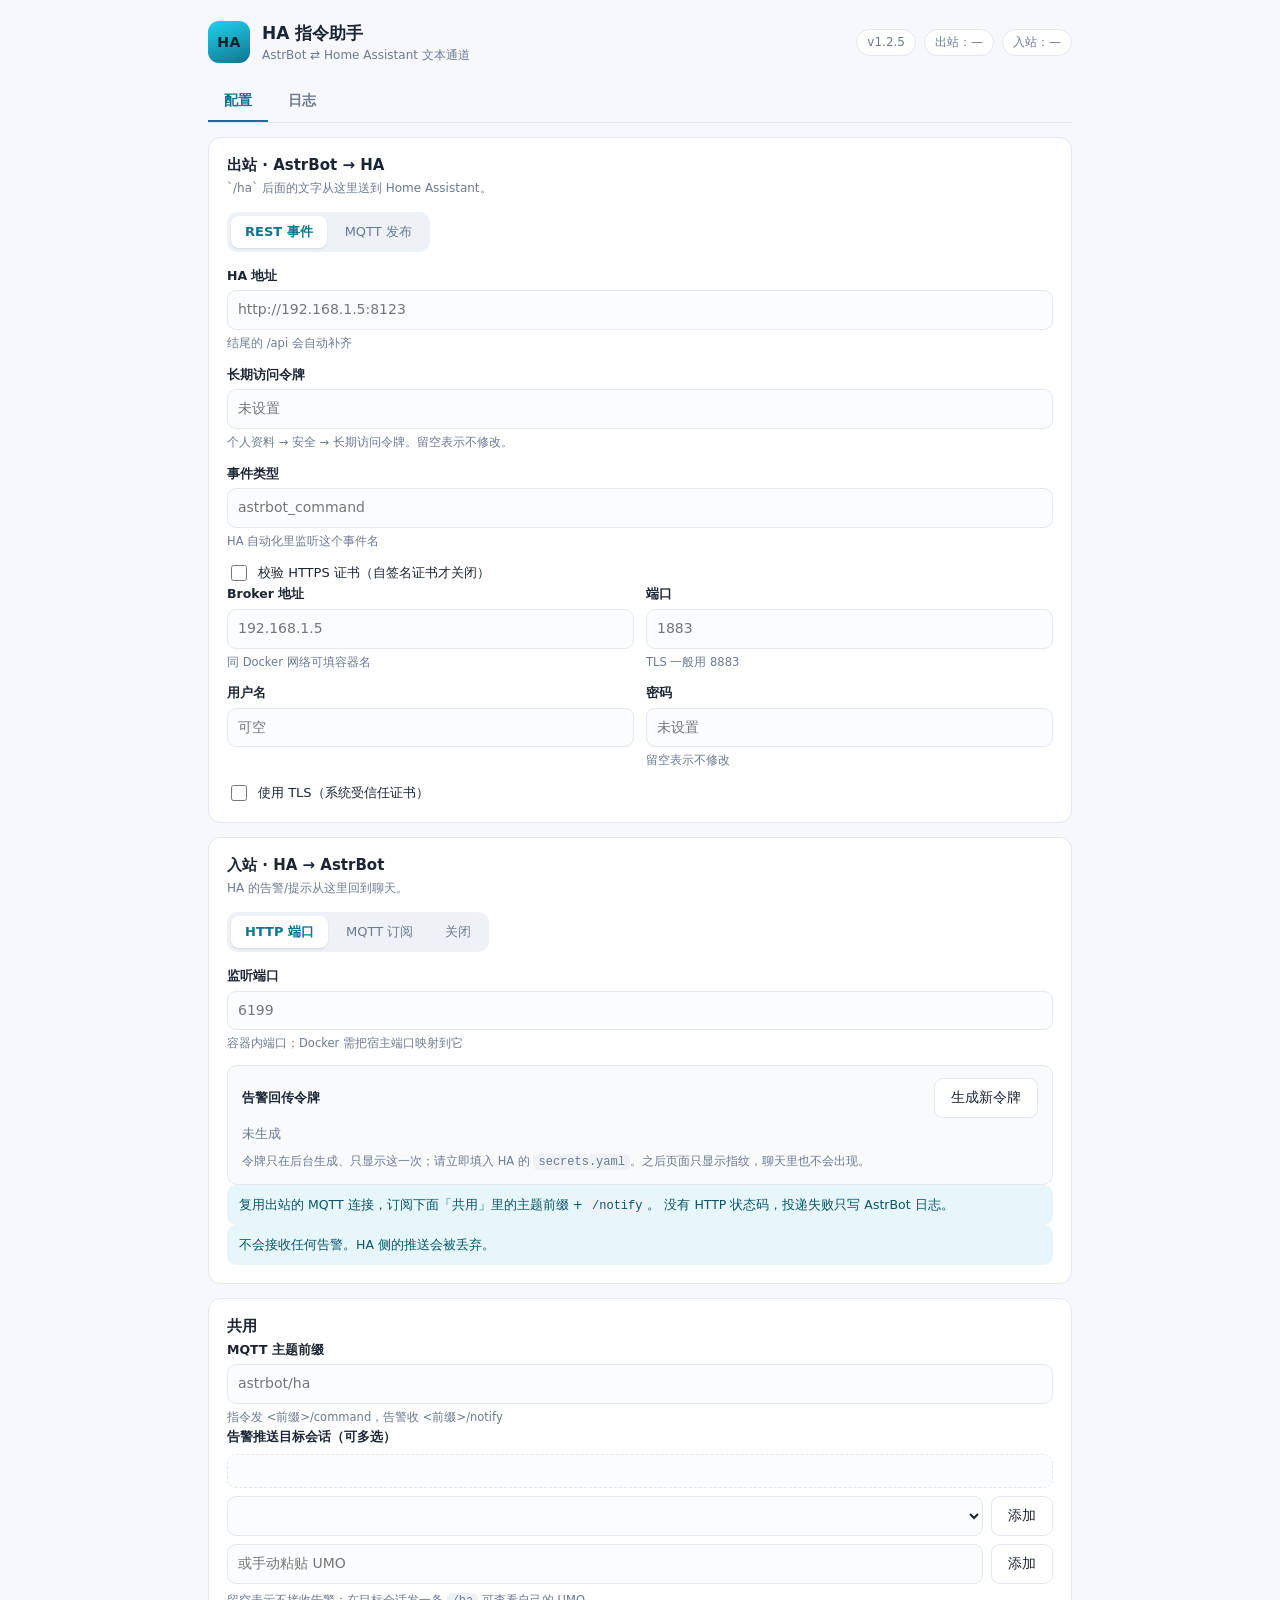
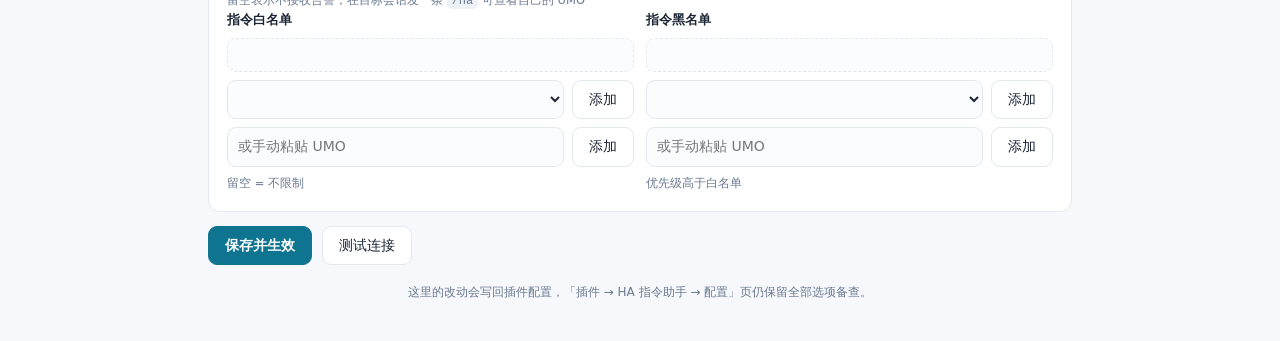
==== commit f092cc36: "update" ====
--- a/views/settings/index.html
+++ b/views/settings/index.html
@@ -17,7 +17,7 @@
           </div>
         </div>
         <div class="top-actions">
-          <span class="chip" id="version">v1.2.3</span>
+          <span class="chip" id="version">v1.2.5</span>
           <span class="chip" id="chip-out">出站：—</span>
           <span class="chip" id="chip-in">入站：—</span>
         </div>
@@ -142,23 +142,32 @@
             </div>
 
             <div class="fields" data-when="inbound:http">
-              <div class="grid2">
-                <label class="field">
-                  <span>监听端口</span>
-                  <input
-                    name="inbound_port"
-                    type="number"
-                    min="1024"
-                    max="65535"
-                    placeholder="6199"
-                  />
-                  <em>容器内端口；Docker 需把宿主端口映射到它</em>
-                </label>
-                <label class="field">
-                  <span>回传令牌</span>
-                  <input name="inbound_token" type="password" placeholder="未设置" />
-                  <em>留空则沿用已生成的令牌</em>
-                </label>
+              <label class="field">
+                <span>监听端口</span>
+                <input
+                  name="inbound_port"
+                  type="number"
+                  min="1024"
+                  max="65535"
+                  placeholder="6199"
+                />
+                <em>容器内端口；Docker 需把宿主端口映射到它</em>
+              </label>
+
+              <div class="token-block">
+                <div class="token-head">
+                  <span class="picker-label">告警回传令牌</span>
+                  <button type="button" id="token-rotate">生成新令牌</button>
+                </div>
+                <p class="token-state" id="token-state">未生成</p>
+                <div class="token-reveal" id="token-reveal" hidden>
+                  <code id="token-value"></code>
+                  <button type="button" id="token-copy">复制</button>
+                </div>
+                <em>
+                  令牌只在后台生成、只显示这一次；请立即填入 HA 的
+                  <code>secrets.yaml</code>。之后页面只显示指纹，聊天里也不会出现。
+                </em>
               </div>
             </div>
 
--- a/views/settings/style.css
+++ b/views/settings/style.css
@@ -357,6 +357,55 @@
   color: var(--muted);
 }
 
+.token-block {
+  display: flex;
+  flex-direction: column;
+  gap: 8px;
+  padding: 12px 14px;
+  border: 1px solid var(--border);
+  border-radius: 10px;
+  background: #f8fafc;
+}
+
+.token-head {
+  display: flex;
+  align-items: center;
+  justify-content: space-between;
+  gap: 10px;
+  flex-wrap: wrap;
+}
+
+.token-state {
+  margin: 0;
+  font-size: 12.5px;
+  color: var(--muted);
+  font-family: ui-monospace, "Cascadia Code", Consolas, monospace;
+}
+
+.token-reveal {
+  display: flex;
+  align-items: center;
+  gap: 8px;
+  flex-wrap: wrap;
+  padding: 8px 10px;
+  border: 1px solid #f0c36d;
+  border-radius: 9px;
+  background: #fff8e6;
+}
+
+.token-reveal code {
+  word-break: break-all;
+  font-size: 12px;
+  color: #7a5300;
+  background: transparent;
+}
+
+.token-block em {
+  font-style: normal;
+  font-size: 11.5px;
+  color: var(--muted);
+}
+
 .actions {
   display: flex;
   align-items: center;
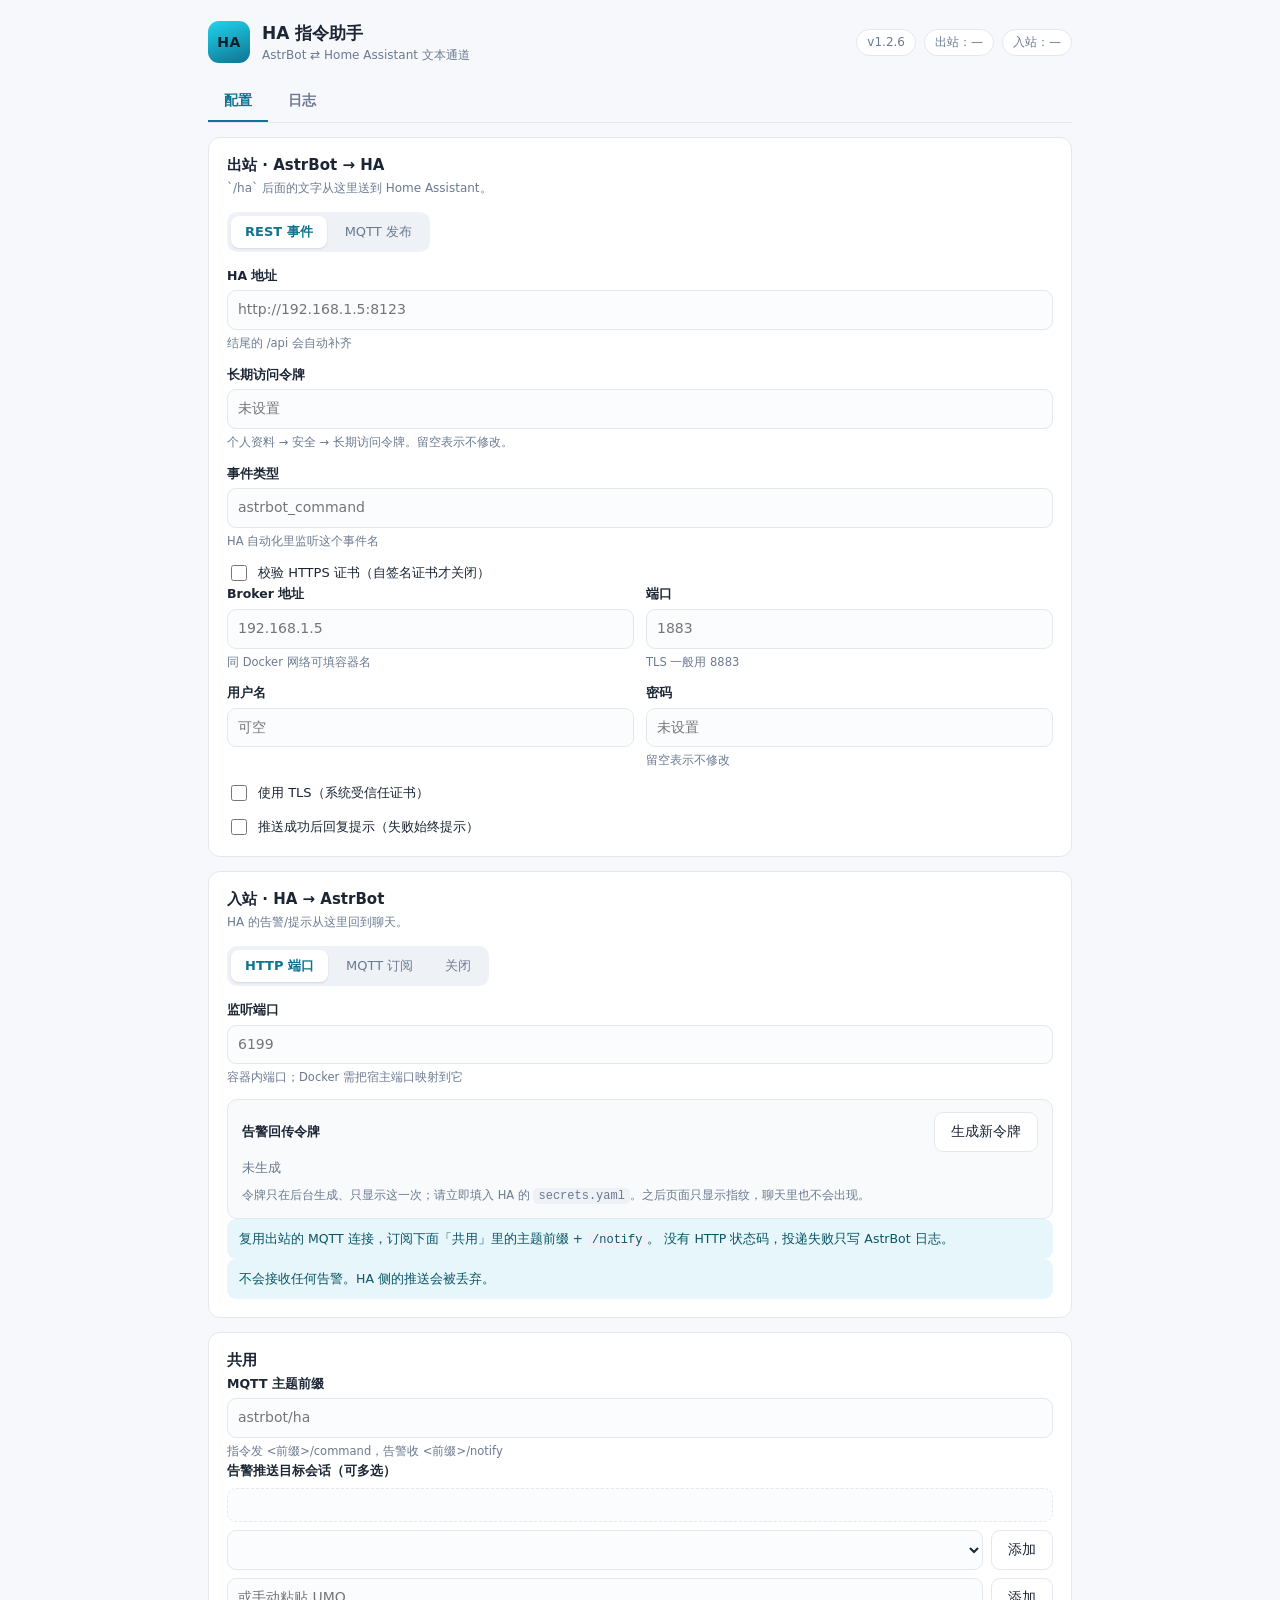
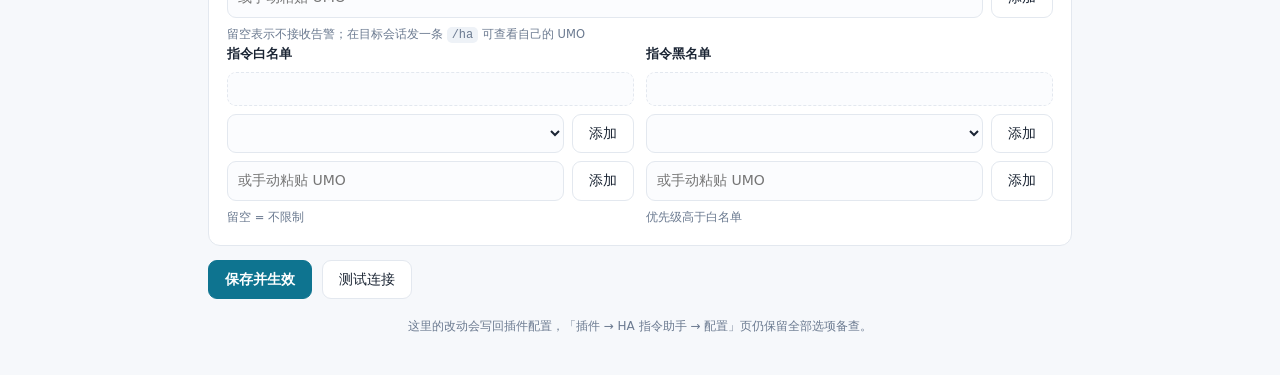
==== commit 930b79bc: "update" ====
--- a/views/settings/index.html
+++ b/views/settings/index.html
@@ -17,7 +17,7 @@
           </div>
         </div>
         <div class="top-actions">
-          <span class="chip" id="version">v1.2.5</span>
+          <span class="chip" id="version">v1.2.6</span>
           <span class="chip" id="chip-out">出站：—</span>
           <span class="chip" id="chip-in">入站：—</span>
         </div>
@@ -120,6 +120,11 @@
                 <span>使用 TLS（系统受信任证书）</span>
               </label>
             </div>
+
+            <label class="check always">
+              <input type="checkbox" name="reply_on_success" />
+              <span>推送成功后回复提示（失败始终提示）</span>
+            </label>
           </section>
 
           <section class="card">
--- a/views/settings/style.css
+++ b/views/settings/style.css
@@ -236,6 +236,10 @@
   color: var(--text);
 }
 
+.check.always {
+  margin-top: 12px;
+}
+
 .check input {
   width: 16px;
   height: 16px;
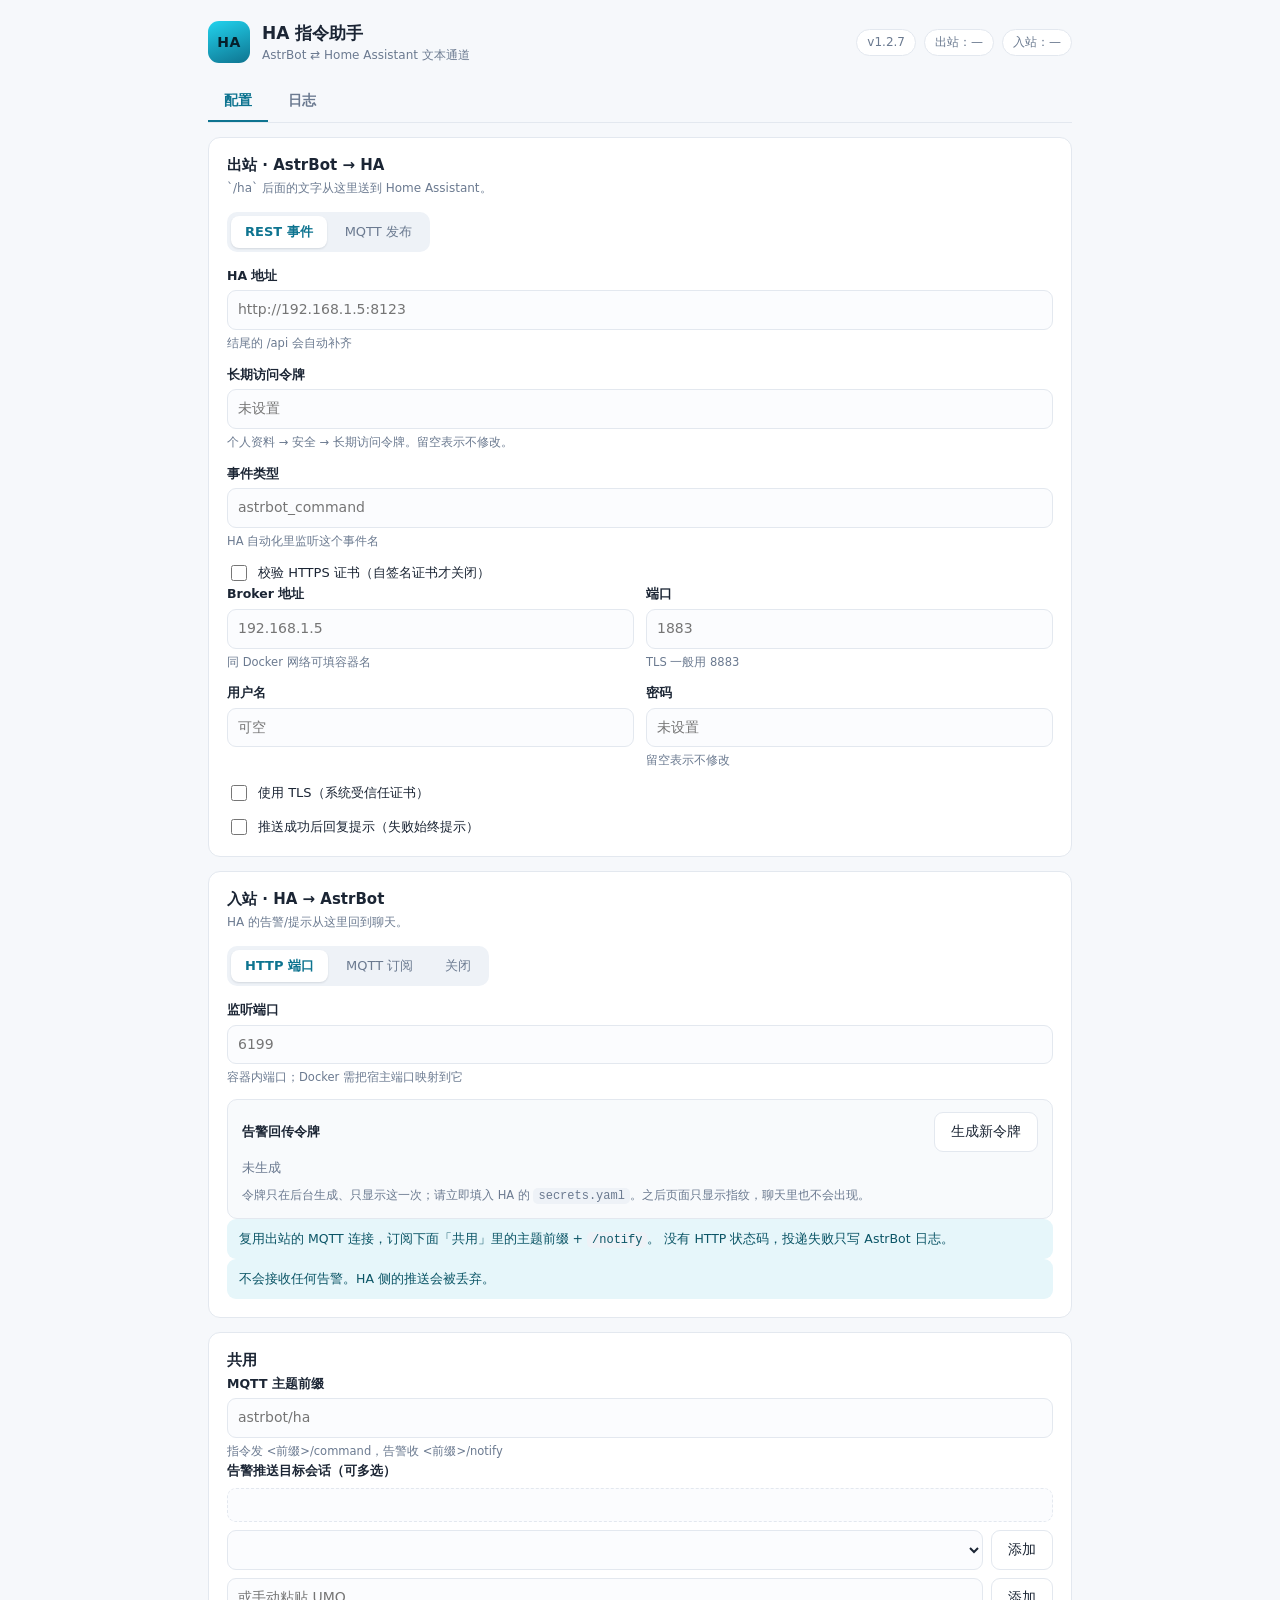
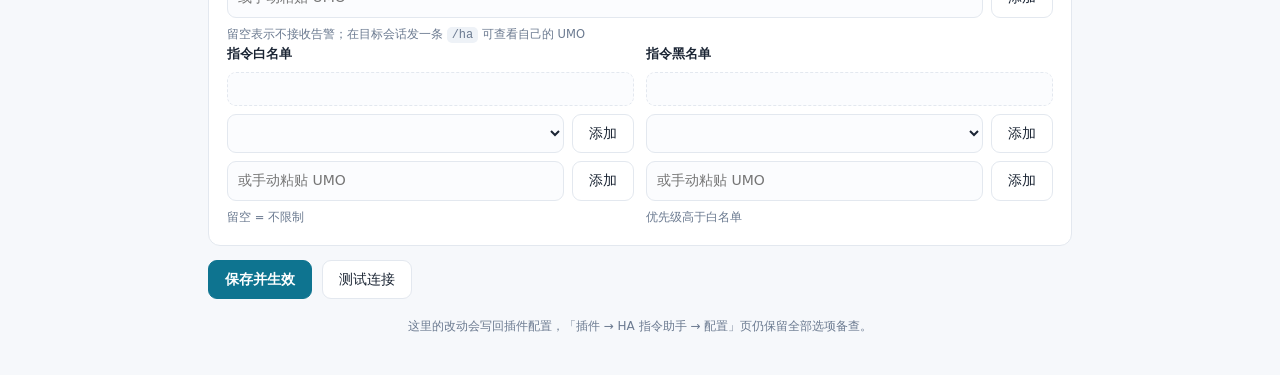
==== commit f8ccd80b: "update" ====
--- a/views/settings/index.html
+++ b/views/settings/index.html
@@ -17,7 +17,7 @@
           </div>
         </div>
         <div class="top-actions">
-          <span class="chip" id="version">v1.2.6</span>
+          <span class="chip" id="version">v1.2.7</span>
           <span class="chip" id="chip-out">出站：—</span>
           <span class="chip" id="chip-in">入站：—</span>
         </div>
